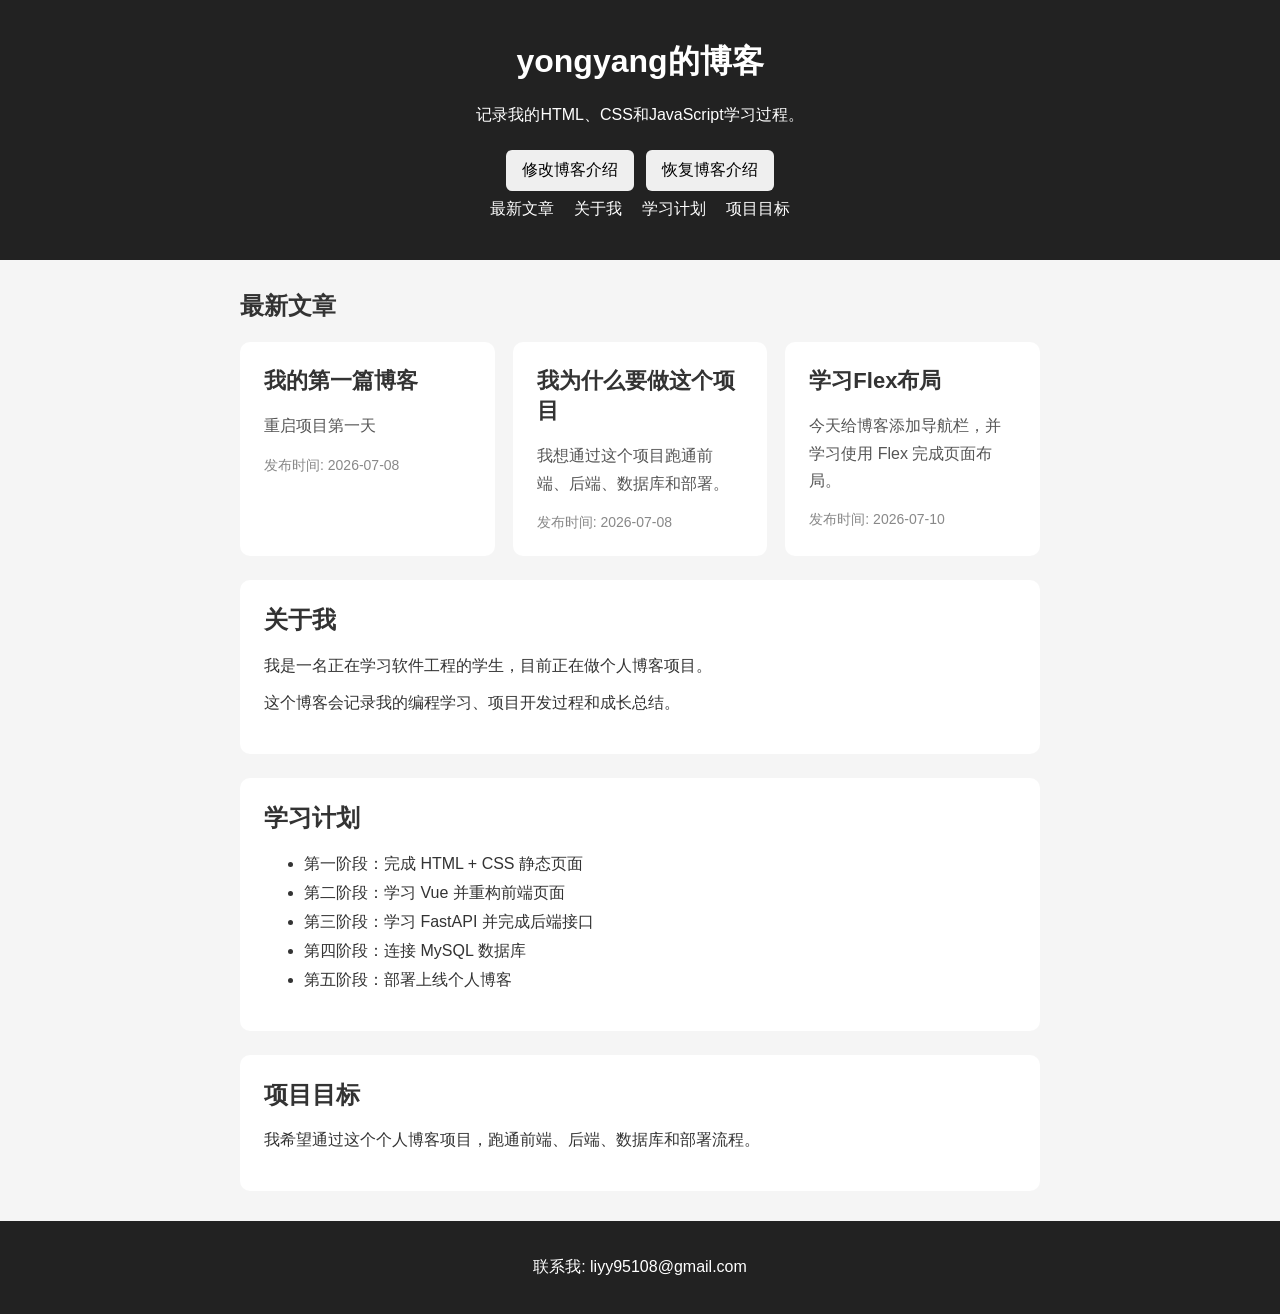
==== frontend/index.html @ bf477079 "feat: update blog description with click events" ====
<!DOCTYPE html>
<html lang="zh-CN">
<head>
  <meta charset="UTF-8">
  <meta name="viewport" content="width=device-width, initial-scale=1.0">
  <title>yongyang的个人博客</title>
  <link rel="stylesheet" href="style.css">
</head>
<body>
  <header>
    <div class="header-container">
      
      <div class="site-brand">
        <h1 id ="blog-title">yongyang的博客</h1>
        <p id ="blog-description">记录我的编程学习和成长。</p>
        <button id="change-description-button" type="button">修改博客介绍</button>
        <button id="restore-description-button" type="button">恢复博客介绍</button>
      </div>

      <!-- 导航栏 -->
      <nav class="navbar">
        <ul class="nav-list">
          <li><a href="#posts">最新文章</a></li>
          <li><a href="#about">关于我</a></li>
          <li><a href="#study-plan">学习计划</a></li>
          <li><a href="#project-goal">项目目标</a></li>
        </ul>
      </nav>

    </div>
  </header>
  
  <main>
    <section id="posts">
      <h2>最新文章</h2>

      <!-- 卡片的父容器 -->
       <div class="post-list">

        <article class="post-card">
          <h3 class="post-title">
            <a href="article.html">我的第一篇博客</a>
          </h3>
          <p class="post-summary">重启项目第一天</p>
          <span class="post-date">发布时间: 2026-07-08</span>
        </article>

        <article class="post-card">
          <h3 class="post-title">
            <a href="article2.html">我为什么要做这个项目</a>
          </h3>
          <p class="post-summary">我想通过这个项目跑通前端、后端、数据库和部署。</p>
          <span class="post-date">发布时间: 2026-07-08</span>
        </article>

        <article class="post-card">
          <h3 class="post-title">学习Flex布局</h3>
          <p class="post-summary">今天给博客添加导航栏，并学习使用 Flex 完成页面布局。</p>
          <span class="post-date">发布时间: 2026-07-10</span>
        </article>

       </div>

    </section>

    <!-- 关于我 -->
    <section id="about" class="about">
      <h2>关于我</h2>
      <p>我是一名正在学习软件工程的学生，目前正在做个人博客项目。</p>
      <p>这个博客会记录我的编程学习、项目开发过程和成长总结。</p>
    </section>

    <!-- 学习计划 -->
    <section id="study-plan" class="study-plan">
      <h2>学习计划</h2>
      <ul>
        <li>第一阶段：完成 HTML + CSS 静态页面</li>
        <li>第二阶段：学习 Vue 并重构前端页面</li>
        <li>第三阶段：学习 FastAPI 并完成后端接口</li>
        <li>第四阶段：连接 MySQL 数据库</li>
        <li>第五阶段：部署上线个人博客</li>
      </ul>  
    </section>
    
    <!-- 项目目标 -->
    <section id="project-goal" class="project-goal">
      <h2>项目目标</h2>
      <p>我希望通过这个个人博客项目，跑通前端、后端、数据库和部署流程。</p>
    </section>
  </main>

  <footer>
    <p>联系我: liyy95108@gmail.com</p>
  </footer>

  <script src="main.js"></script>
</body>
</html>
---- frontend/style.css ----
body {
  margin: 0;
  min-height: 100vh;

  display: flex;
  flex-direction: column;

  font-family: Arial, sans-serif;
  background-color: #f5f5f5;
  color: #333;
}

header {
  background-color: #222;
  color: white;
  padding: 40px 20px;
}

header button {
    padding: 10px 16px;
    margin: 8px 4px;
    border: none;
    border-radius: 6px;
    cursor: pointer;
    font-size: 16px;
}

header button:hover {
    opacity: 0.8;
}


/* 博客名称区域 */
.site-brand {
  text-align: center;
}

.site-brand p {
  margin-top: 0;
}

/* 导航列表 */
.nav-list {
  margin: 0;
  padding: 0;
  list-style: none;

  display: flex;
  gap: 20px;
  justify-content: center;
  flex-wrap: wrap;
}

/* 导航链接 */
.nav-list a {
  color: white;
  text-decoration: none;
  transition: color 0.3s;
}

/* 当鼠标移动到导航链接上时 */
.nav-list a:hover {
  color: #ffd166;
}


/* 页面主体 */
main {
  max-width: 800px;
  margin: 30px auto;
  padding: 0 20px;
  flex: 1;
}

/* 标题 */
h1,
h2,
h3 {
  margin-top: 0;
}

/* 文章卡片父容器 */
.post-list {
  display: flex;
  gap: 18px;
  flex-wrap: wrap;
}

/* 每一张文章卡片 */
.post-card {
  background-color: white;
  padding: 24px;
  border-radius: 10px;

  flex: 1 1 200px;
}

/* 文章标题 */
.post-title {
  font-size: 22px;
  margin-bottom: 10px;
}

/* 首页文章标题链接 */
.post-title a {
  color: #333;
   text-decoration: none;
   transition: color 0.3s;
}

/* 首页文章标签链接的鼠标悬停效果 */
.post-title a:hover {
  color: #ffd166;
}

/* 返回首页链接 */
.back-link {
  display: inline-block;
  margin-bottom: 20px;
  color: #555;
  text-decoration: none;
  transition: color 0.3s;
}

.back-link:hover {
  color: #ffd166;
}


/* 文章简介 */
.post-summary {
  color: #555;
  line-height: 1.7;
}

/* 文章日期 */
.post-date {
  color: #888;
  font-size: 14px;
}

/* 其他版块 */
.about, 
.study-plan,
.project-goal {
  background-color: white;
  padding: 24px;
  margin-top: 24px;
  border-radius: 10px;
}

/* 学习计划列表 */
.study-plan li {
  margin-bottom: 8px;
}

/* 文章详情区域 */
.article-detail {
  background-color: white;
  padding: 32px;
  border-radius: 10px;
}

/* 文章详情页主标题 */
.article-detail h1 {
  font-size: 32px;
  margin-bottom: 10px;
}

/* 文章正文 */
.article-detail p {
  line-height: 1.8;
}

/* 文章发布时间 */
.article-meta {
  color: #888;
  font-size: 14px;
  margin-bottom: 30px;
}

/* 页脚 */
footer {
  background-color: #222;
  color: white;
  text-align: center;
  padding: 20px 20px;
}
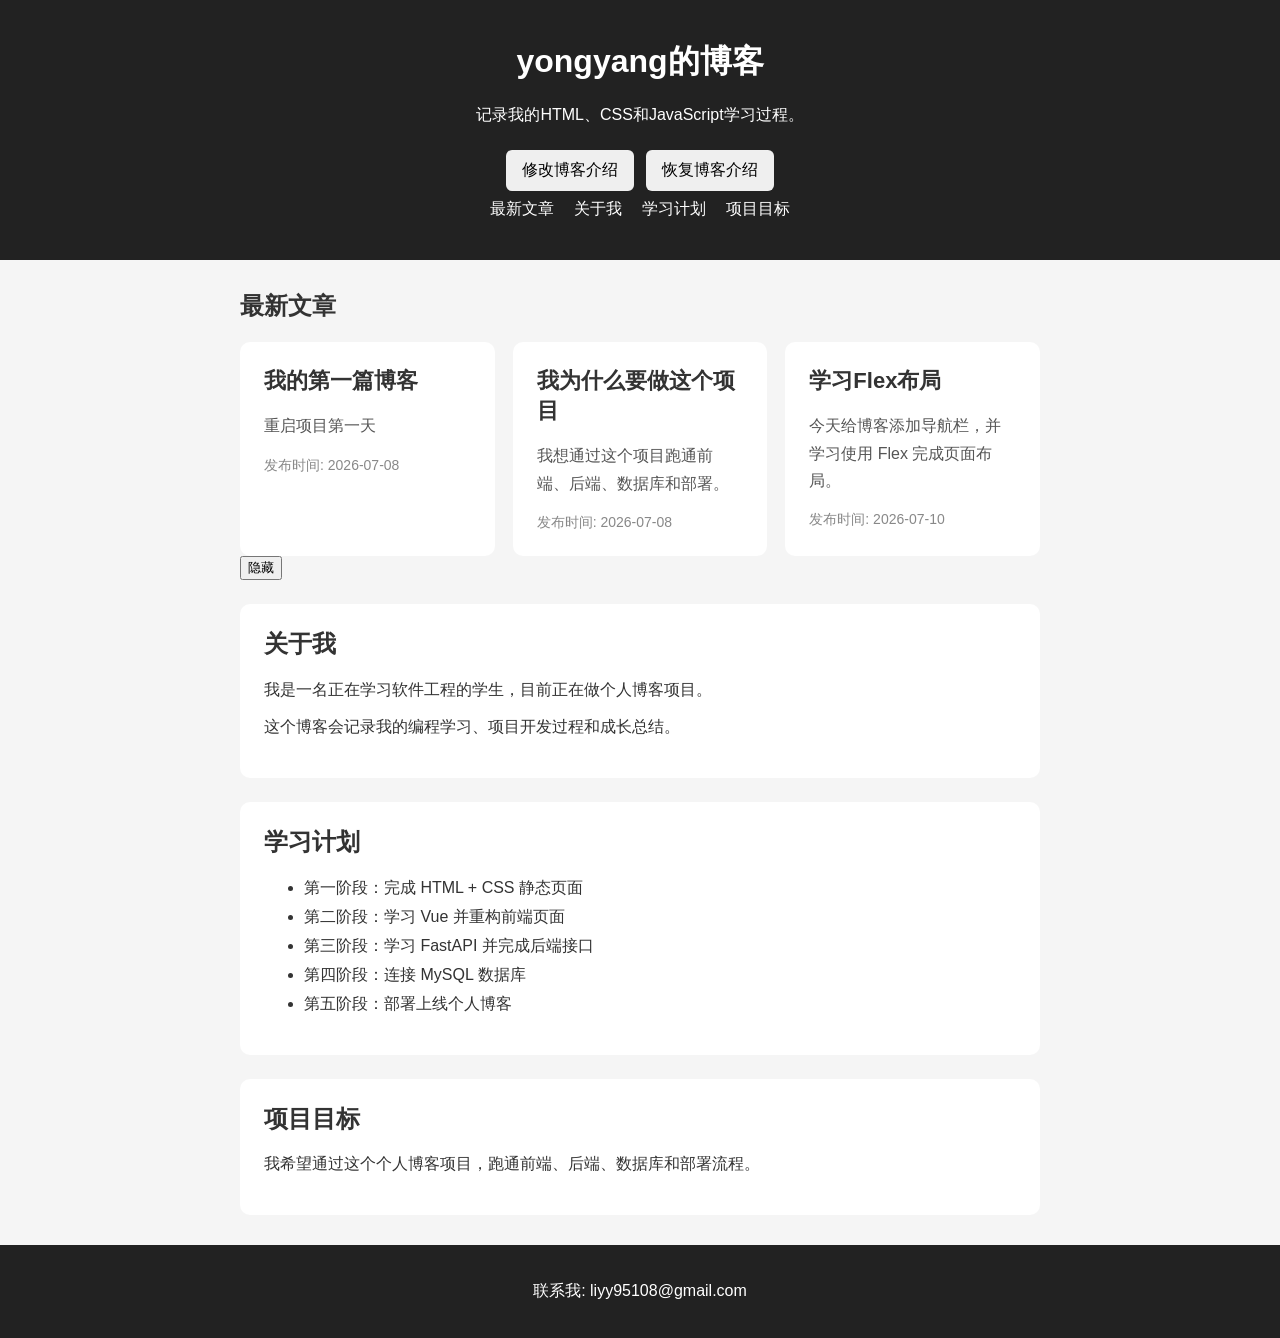
==== commit 368c2fa2: "feat: toggle about section visibility" ====
--- a/frontend/index.html
+++ b/frontend/index.html
@@ -64,6 +64,7 @@
     </section>
 
     <!-- 关于我 -->
+    <button id="toggle-about-button" type="button">隐藏</button>
     <section id="about" class="about">
       <h2>关于我</h2>
       <p>我是一名正在学习软件工程的学生，目前正在做个人博客项目。</p>
--- a/frontend/style.css
+++ b/frontend/style.css
@@ -186,3 +186,7 @@
   text-align: center;
   padding: 20px 20px;
 }
+
+.is-hidden {
+    display: none;
+}
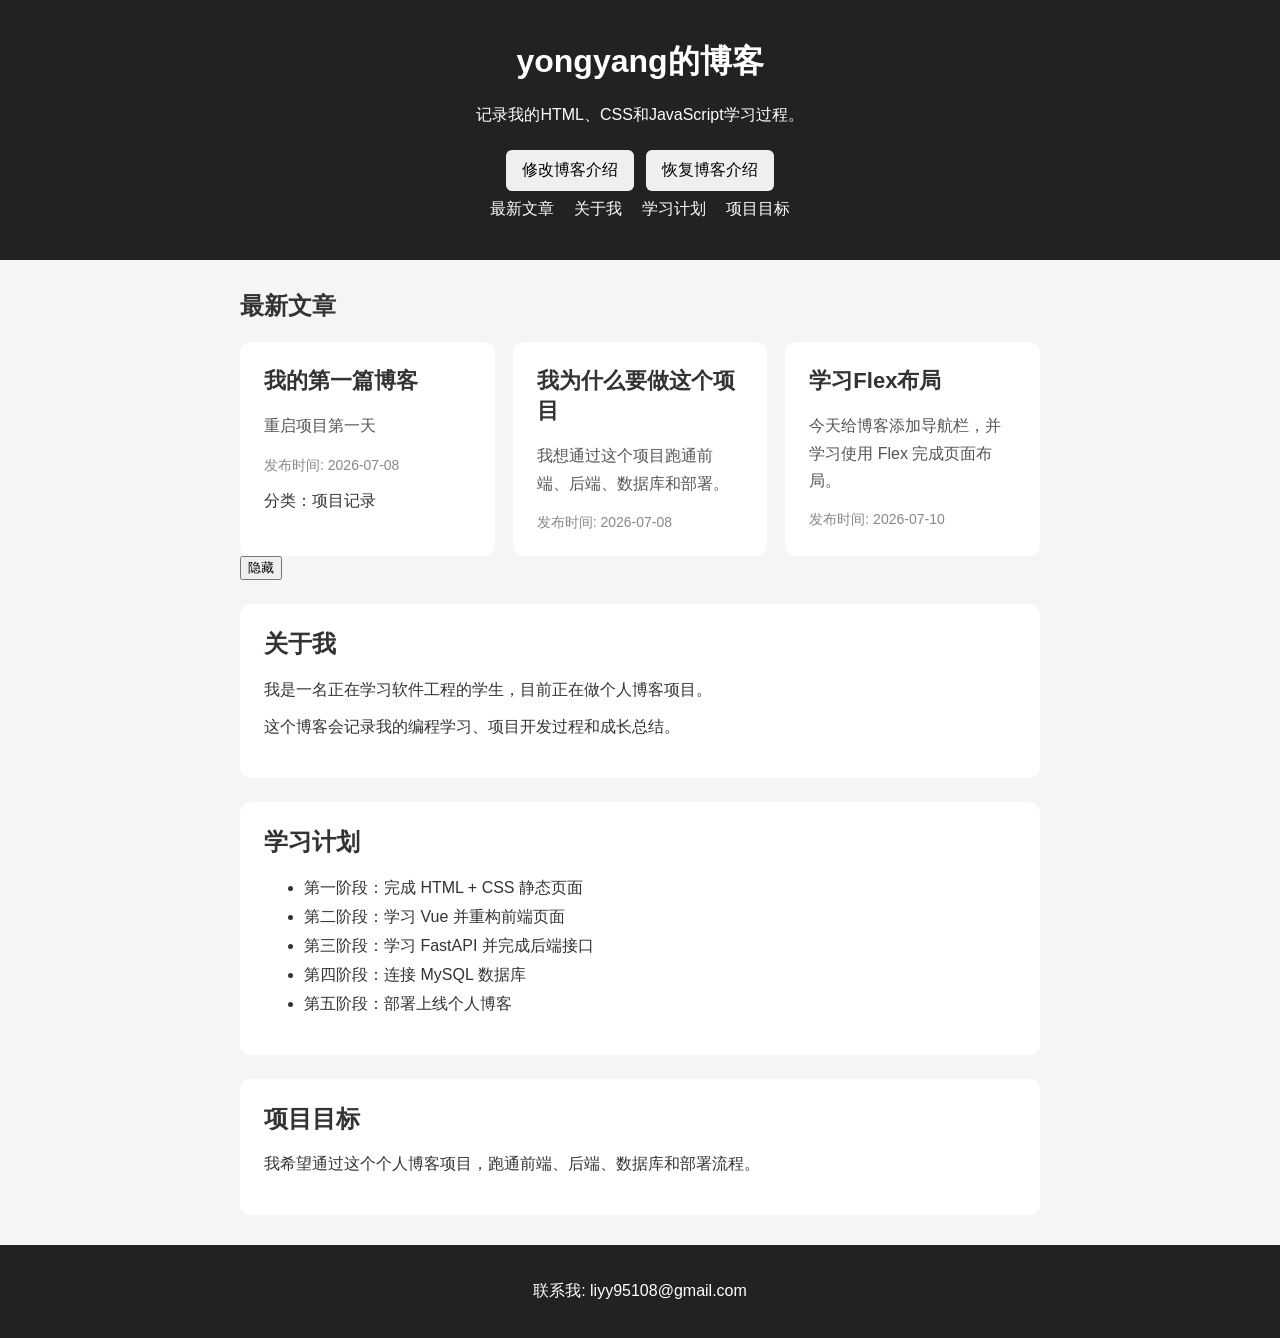
==== commit 566c2a19: "请你检查是否有错误" ====
--- a/frontend/index.html
+++ b/frontend/index.html
@@ -39,10 +39,11 @@
 
         <article class="post-card">
           <h3 class="post-title">
-            <a href="article.html">我的第一篇博客</a>
+            <a id="first-article-title" href="article.html">我的第一篇博客</a>
           </h3>
-          <p class="post-summary">重启项目第一天</p>
-          <span class="post-date">发布时间: 2026-07-08</span>
+          <p id="first-article-summary" class="post-summary">重启项目第一天</p>
+          <span id="first-article-date" class="post-date">发布时间: 2026-07-08</span>
+          <p id="first-article-category">分类：项目记录</p>
         </article>
 
         <article class="post-card">
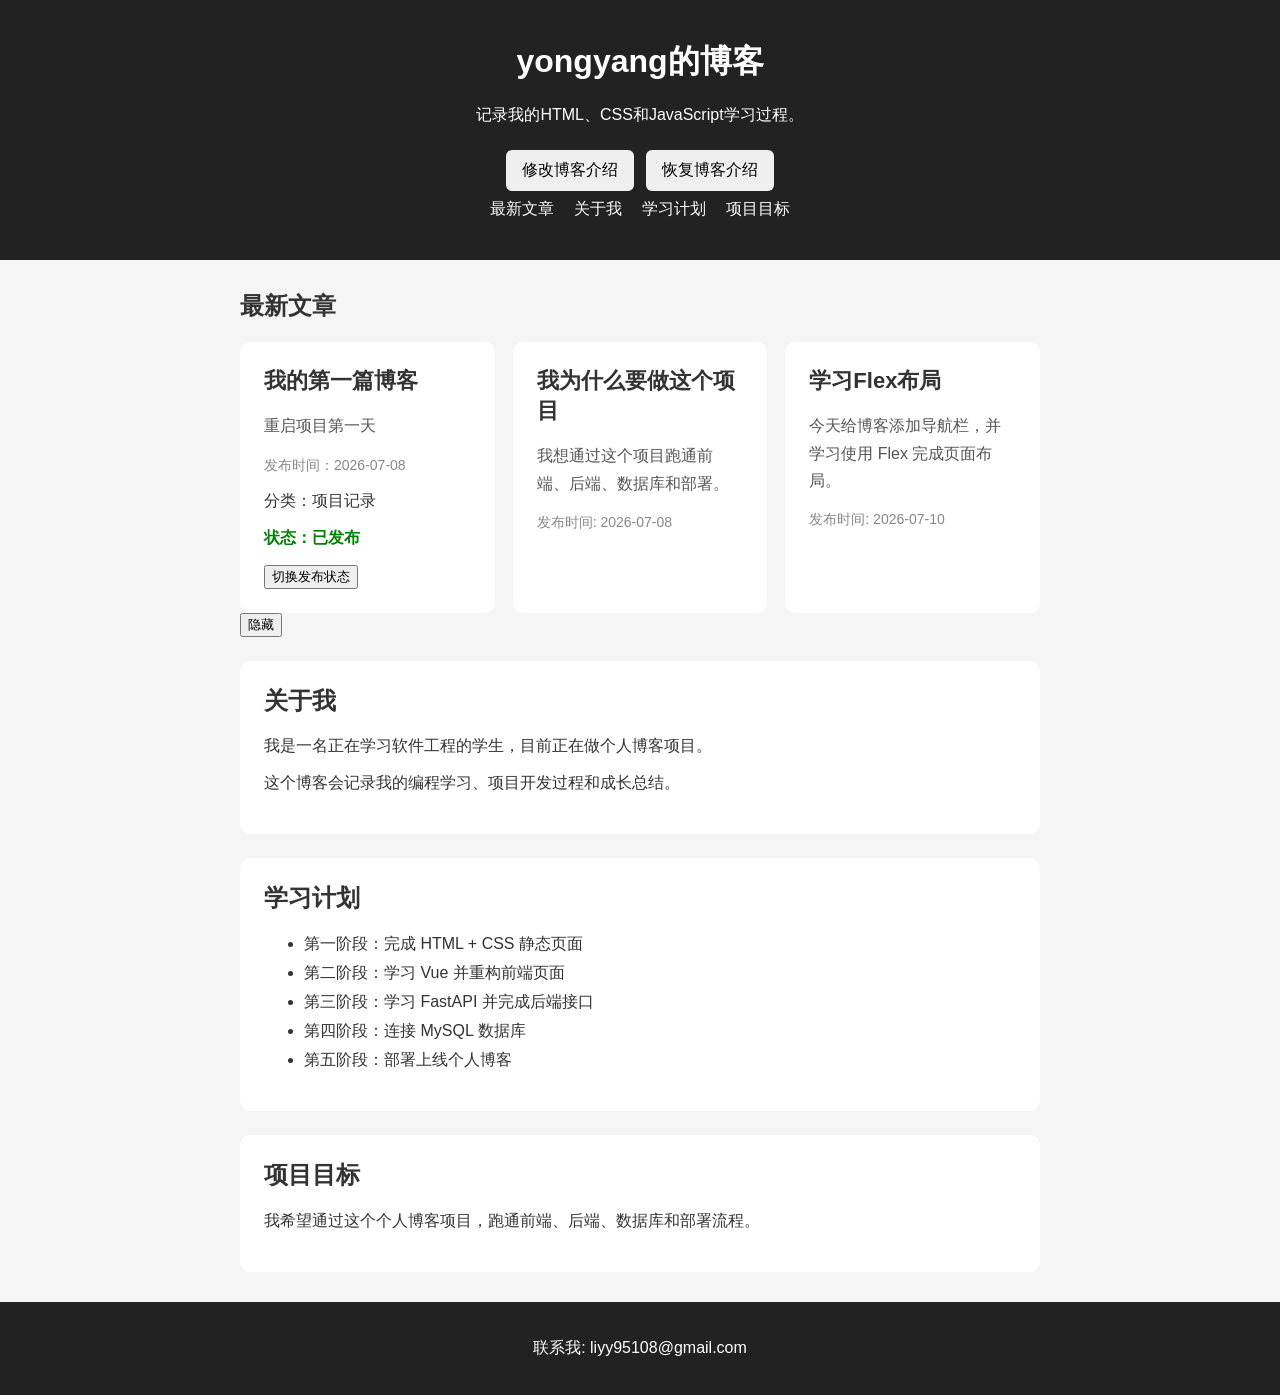
==== commit 175db676: "feat: toggle and render article publication status" ====
--- a/frontend/index.html
+++ b/frontend/index.html
@@ -44,6 +44,8 @@
           <p id="first-article-summary" class="post-summary">重启项目第一天</p>
           <span id="first-article-date" class="post-date">发布时间: 2026-07-08</span>
           <p id="first-article-category">分类：项目记录</p>
+          <p id="first-article-status">状态：已发布</p>
+          <button id="toggle-published-button" type="button">切换发布状态</button>
         </article>
 
         <article class="post-card">
--- a/frontend/style.css
+++ b/frontend/style.css
@@ -189,4 +189,14 @@
 
 .is-hidden {
     display: none;
+}
+
+.status-published {
+    color: green;
+    font-weight: bold;
+}
+
+.status-draft {
+    color: #b26a00;
+    font-weight: bold;
 }
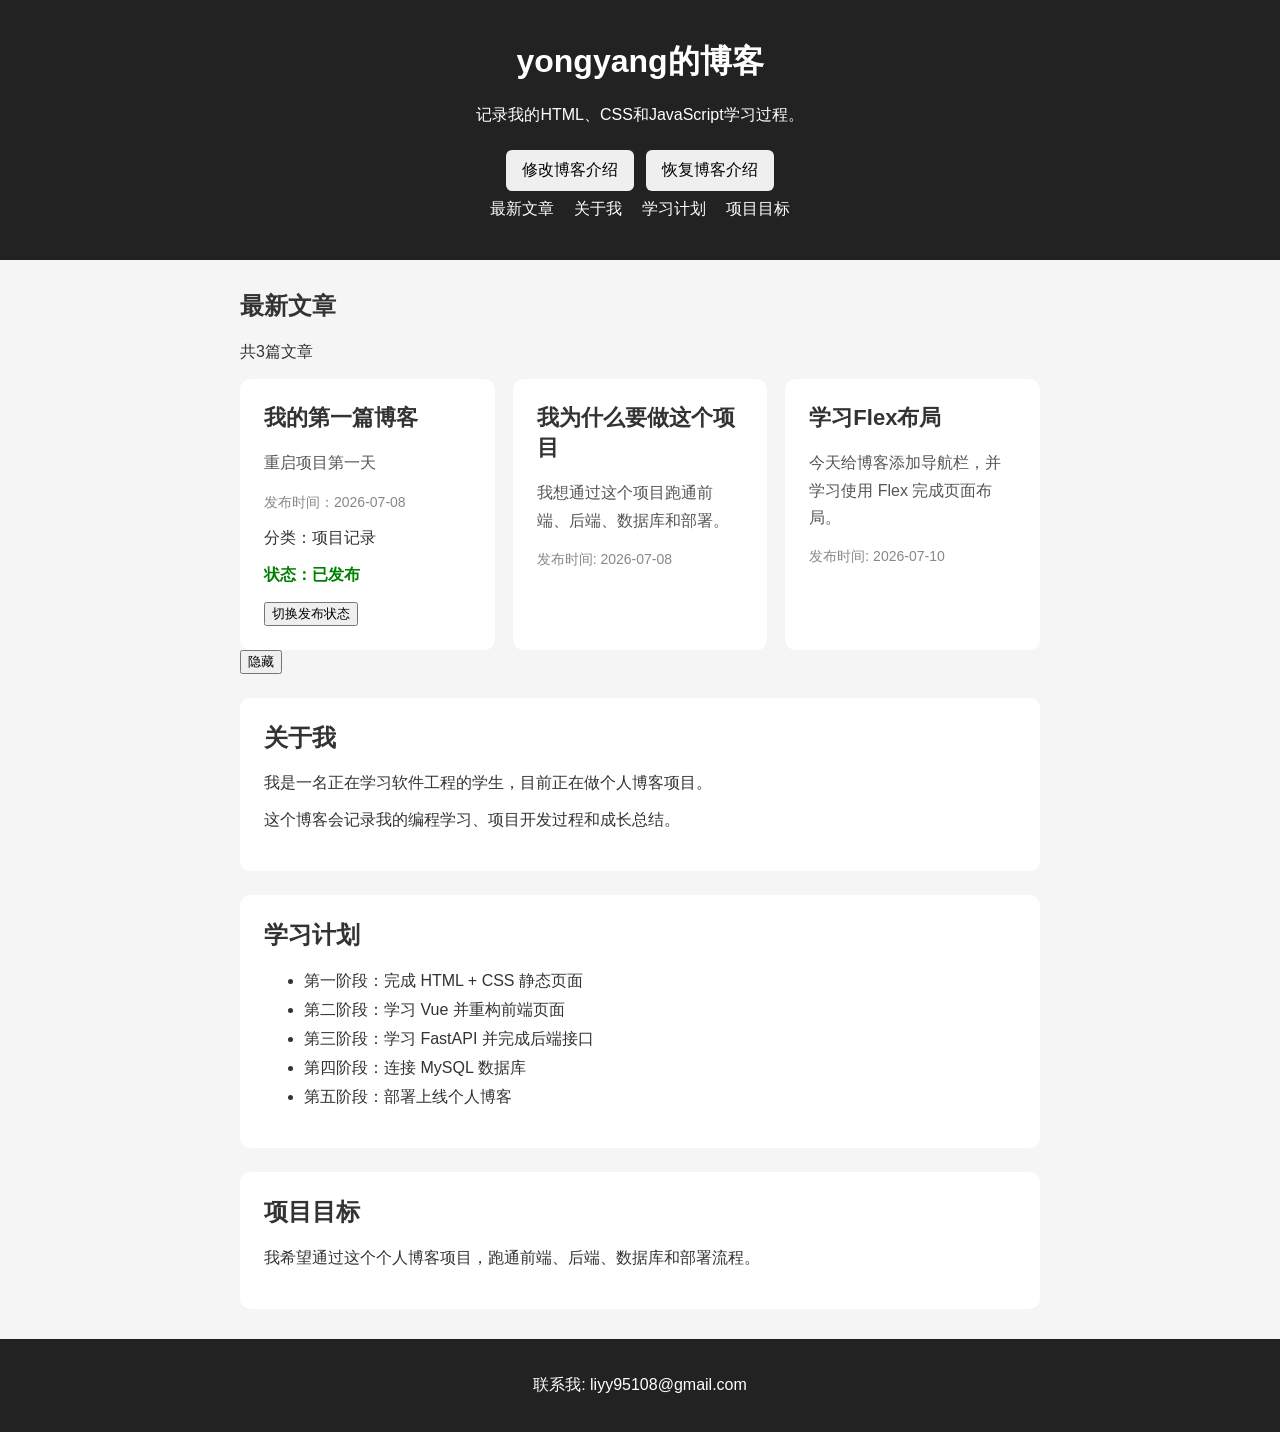
==== commit ba76d2e4: "feat: store and iterate article data with array" ====
--- a/frontend/index.html
+++ b/frontend/index.html
@@ -33,6 +33,7 @@
   <main>
     <section id="posts">
       <h2>最新文章</h2>
+      <p id="article-count"></p>
 
       <!-- 卡片的父容器 -->
        <div class="post-list">
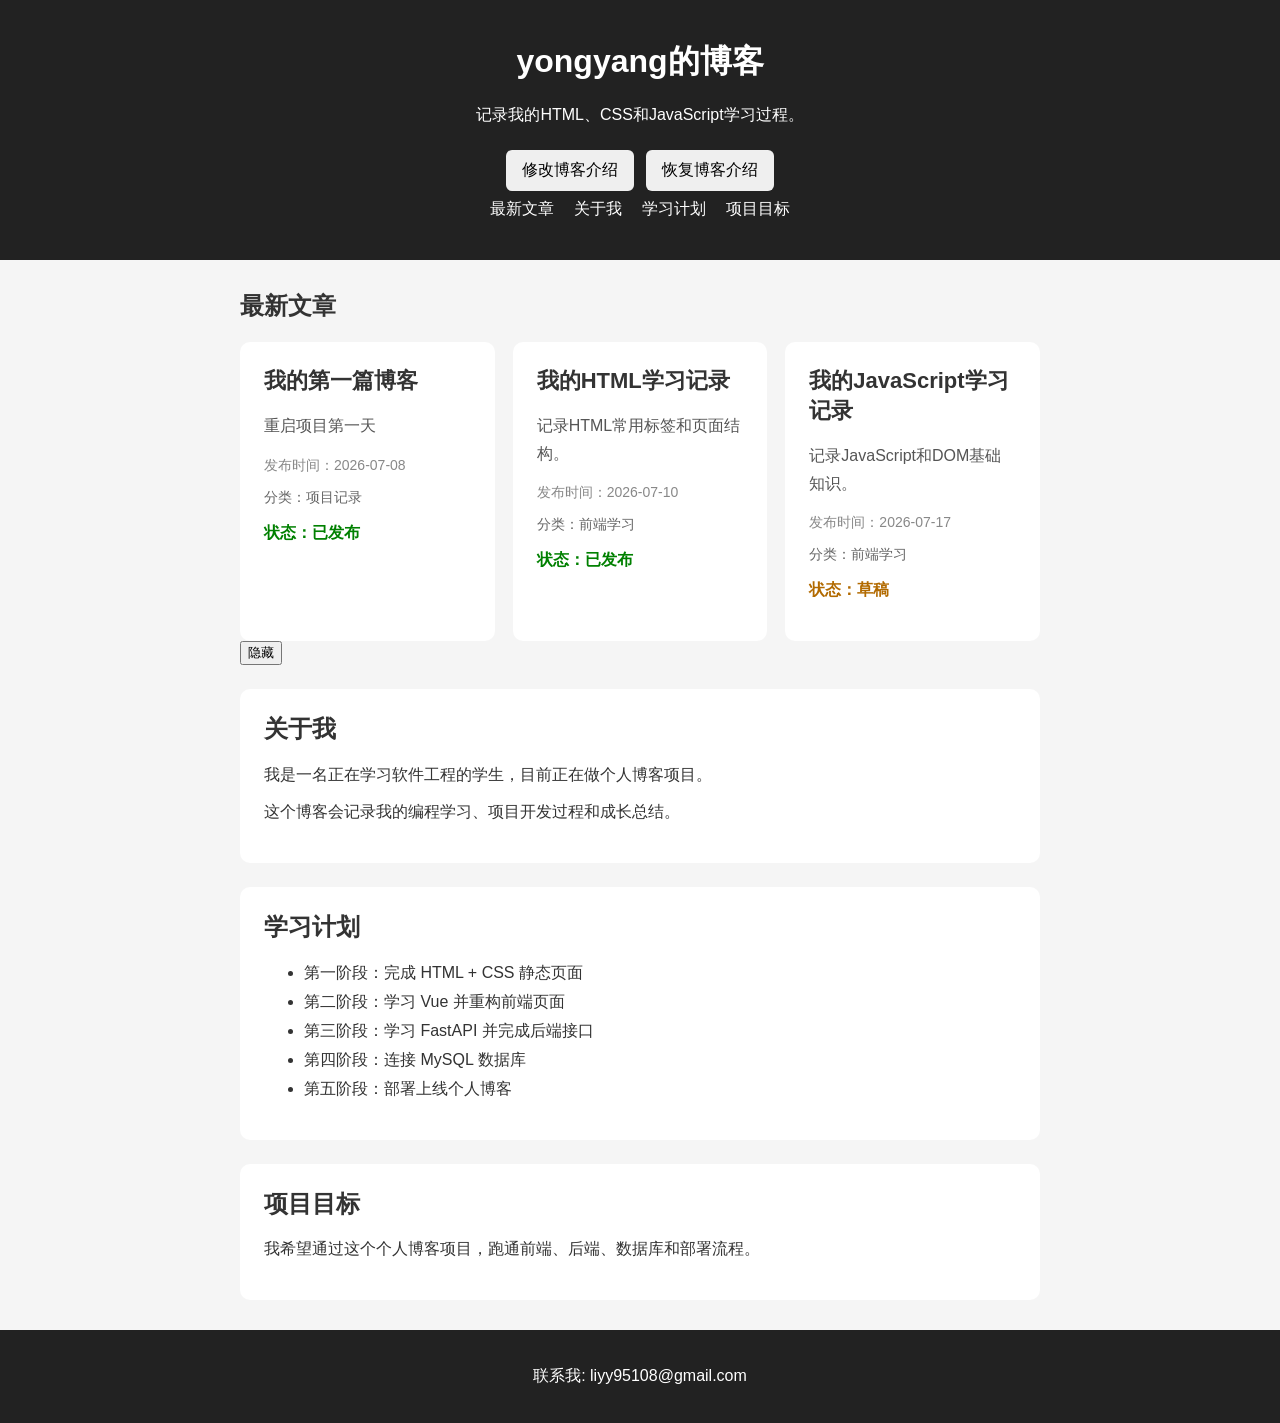
==== commit c857f97d: "feat: dynamically render article cards from array" ====
--- a/frontend/index.html
+++ b/frontend/index.html
@@ -36,32 +36,7 @@
       <p id="article-count"></p>
 
       <!-- 卡片的父容器 -->
-       <div class="post-list">
-
-        <article class="post-card">
-          <h3 class="post-title">
-            <a id="first-article-title" href="article.html">我的第一篇博客</a>
-          </h3>
-          <p id="first-article-summary" class="post-summary">重启项目第一天</p>
-          <span id="first-article-date" class="post-date">发布时间: 2026-07-08</span>
-          <p id="first-article-category">分类：项目记录</p>
-          <p id="first-article-status">状态：已发布</p>
-          <button id="toggle-published-button" type="button">切换发布状态</button>
-        </article>
-
-        <article class="post-card">
-          <h3 class="post-title">
-            <a href="article2.html">我为什么要做这个项目</a>
-          </h3>
-          <p class="post-summary">我想通过这个项目跑通前端、后端、数据库和部署。</p>
-          <span class="post-date">发布时间: 2026-07-08</span>
-        </article>
-
-        <article class="post-card">
-          <h3 class="post-title">学习Flex布局</h3>
-          <p class="post-summary">今天给博客添加导航栏，并学习使用 Flex 完成页面布局。</p>
-          <span class="post-date">发布时间: 2026-07-10</span>
-        </article>
+       <div id="post-list" class="post-list">
 
        </div>
 
--- a/frontend/style.css
+++ b/frontend/style.css
@@ -199,4 +199,9 @@
 .status-draft {
     color: #b26a00;
     font-weight: bold;
+}
+
+.post-category {
+    color: #666;
+    font-size: 14px;
 }
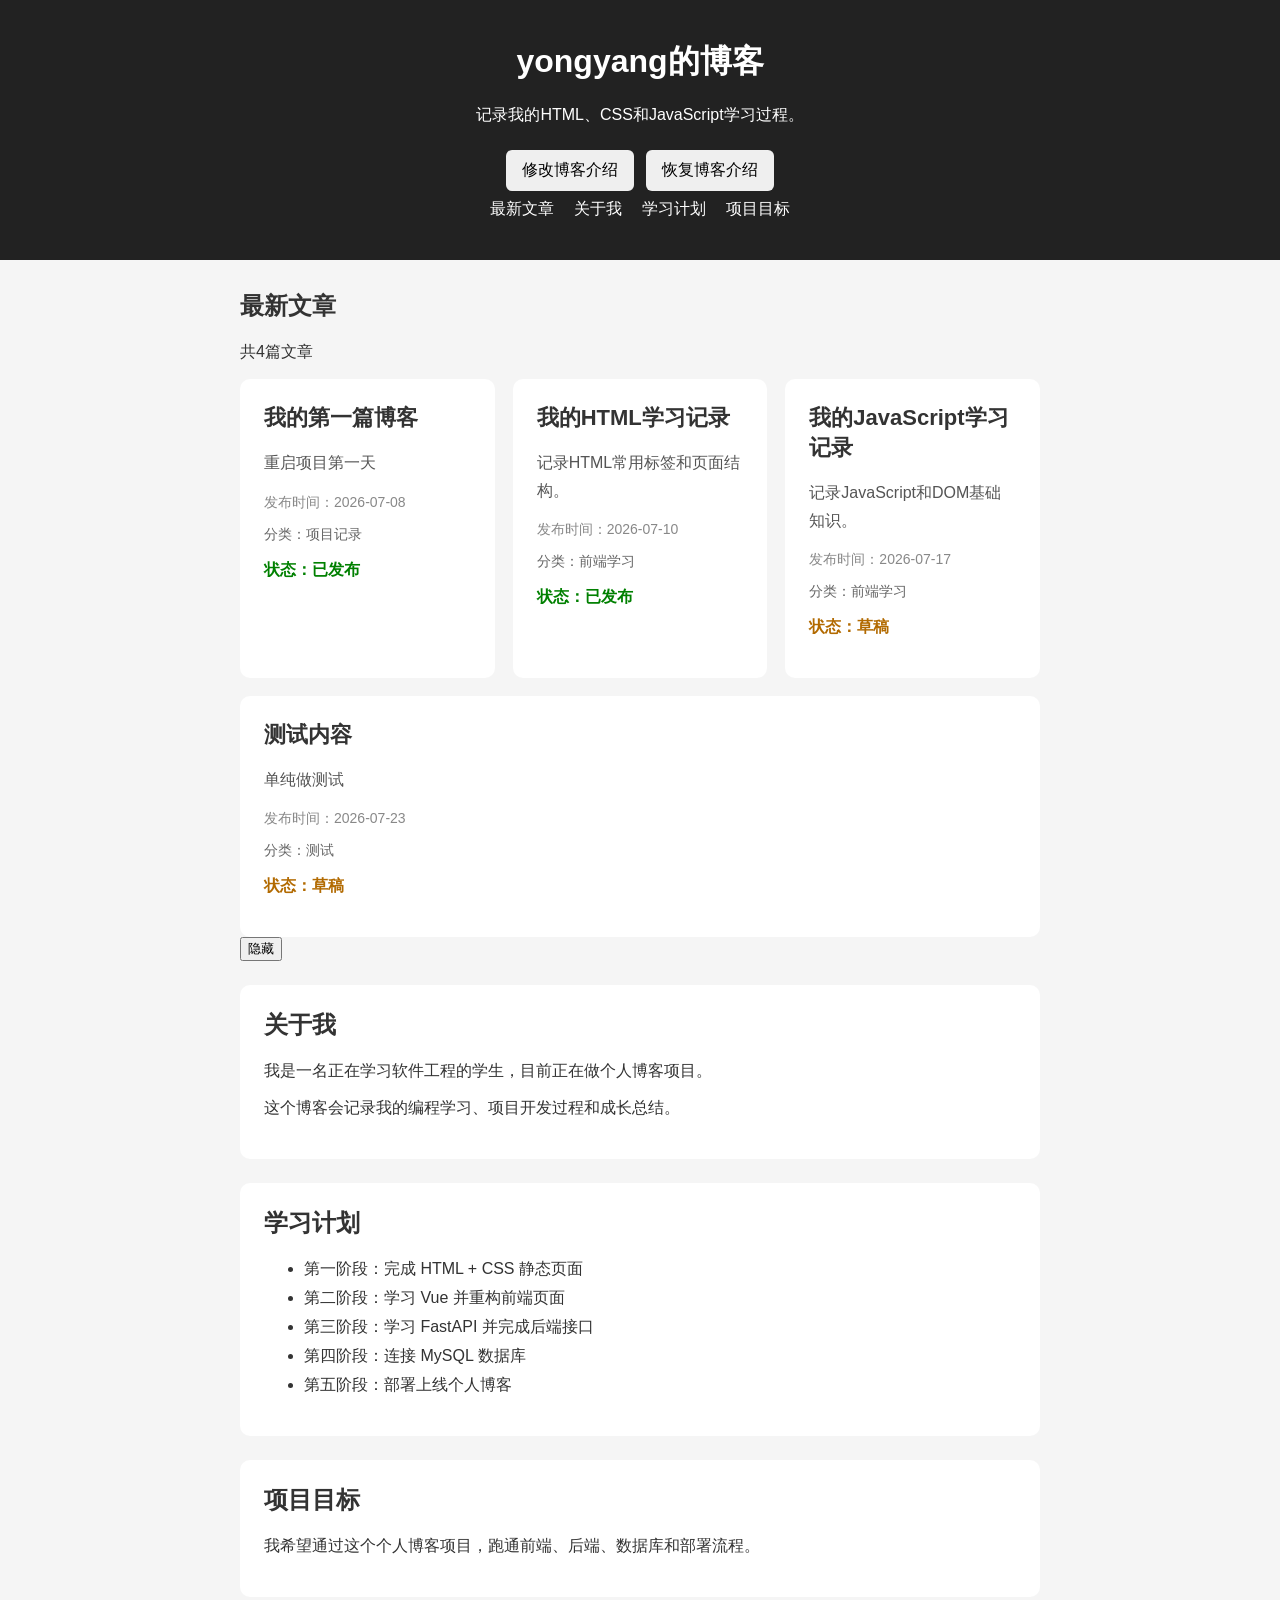
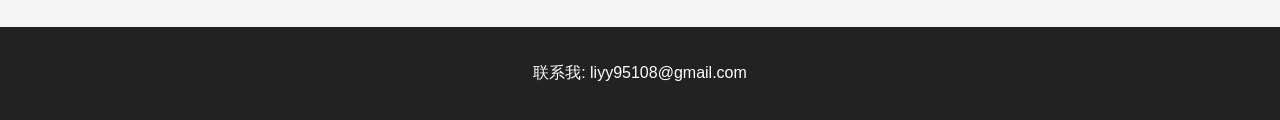
==== commit c639a1fc: "feat: improve dynamic article list" ====
--- a/frontend/index.html
+++ b/frontend/index.html
@@ -37,7 +37,6 @@
 
       <!-- 卡片的父容器 -->
        <div id="post-list" class="post-list">
-
        </div>
 
     </section>
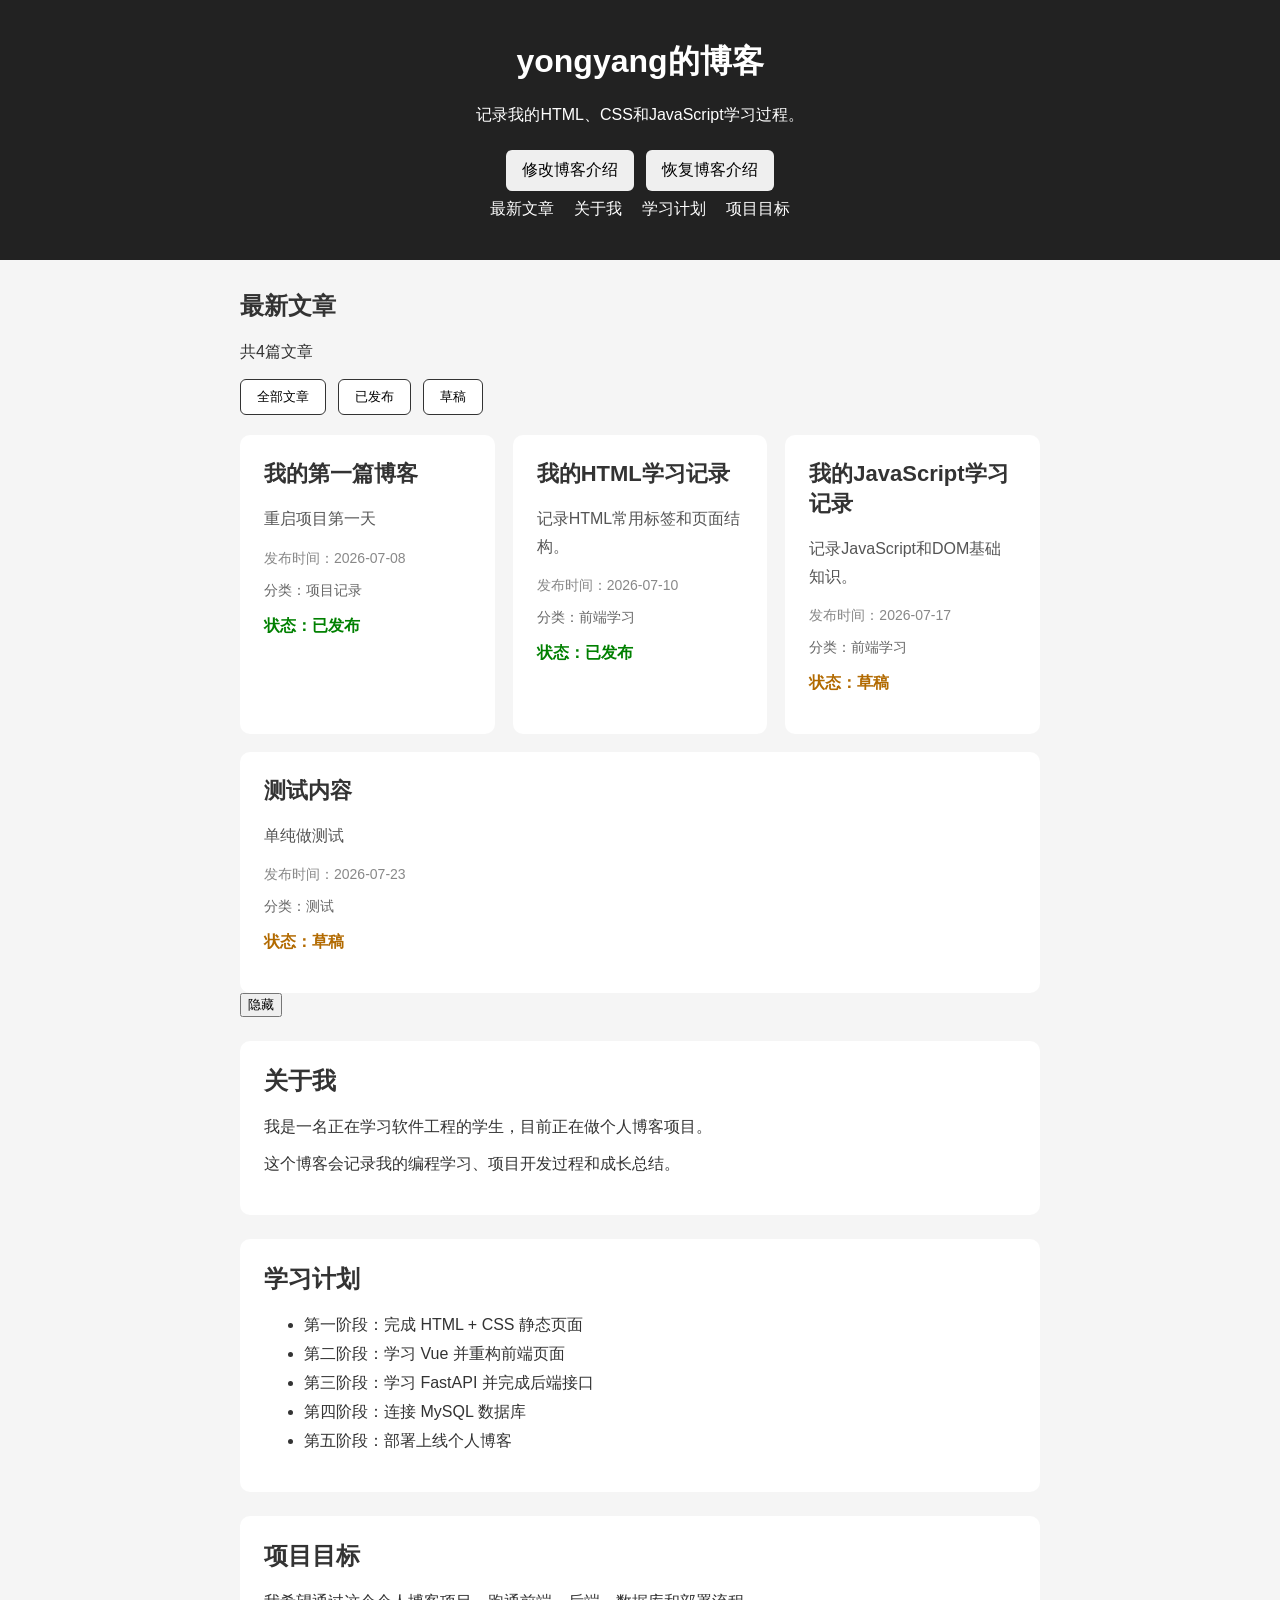
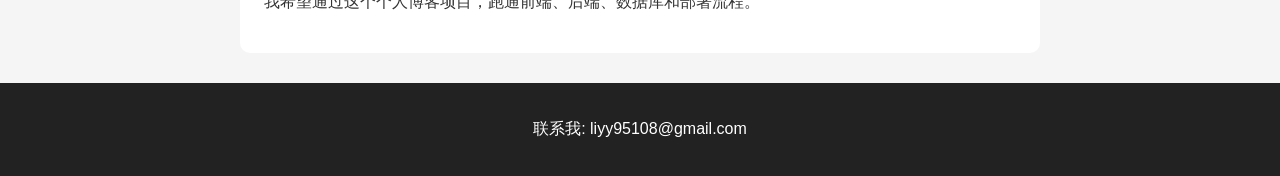
==== commit abd6bdfe: "feat: add article status filters" ====
--- a/frontend/index.html
+++ b/frontend/index.html
@@ -34,6 +34,12 @@
     <section id="posts">
       <h2>最新文章</h2>
       <p id="article-count"></p>
+
+      <div class="filter-buttons">
+        <button id="show-all-button">全部文章</button>
+        <button id="show-published-button">已发布</button>
+        <button id="show-draft-button">草稿</button>
+      </div>
 
       <!-- 卡片的父容器 -->
        <div id="post-list" class="post-list">
--- a/frontend/style.css
+++ b/frontend/style.css
@@ -204,4 +204,23 @@
 .post-category {
     color: #666;
     font-size: 14px;
+}
+
+.filter-buttons {
+    display: flex;
+    gap: 12px;
+    margin-bottom: 20px;
+}
+
+.filter-buttons button {
+    padding: 8px 16px;
+    border: 1px solid #333;
+    border-radius: 6px;
+    background-color: white;
+    cursor: pointer;
+}
+
+.filter-buttons button:hover {
+    color: white;
+    background-color: #333;
 }
